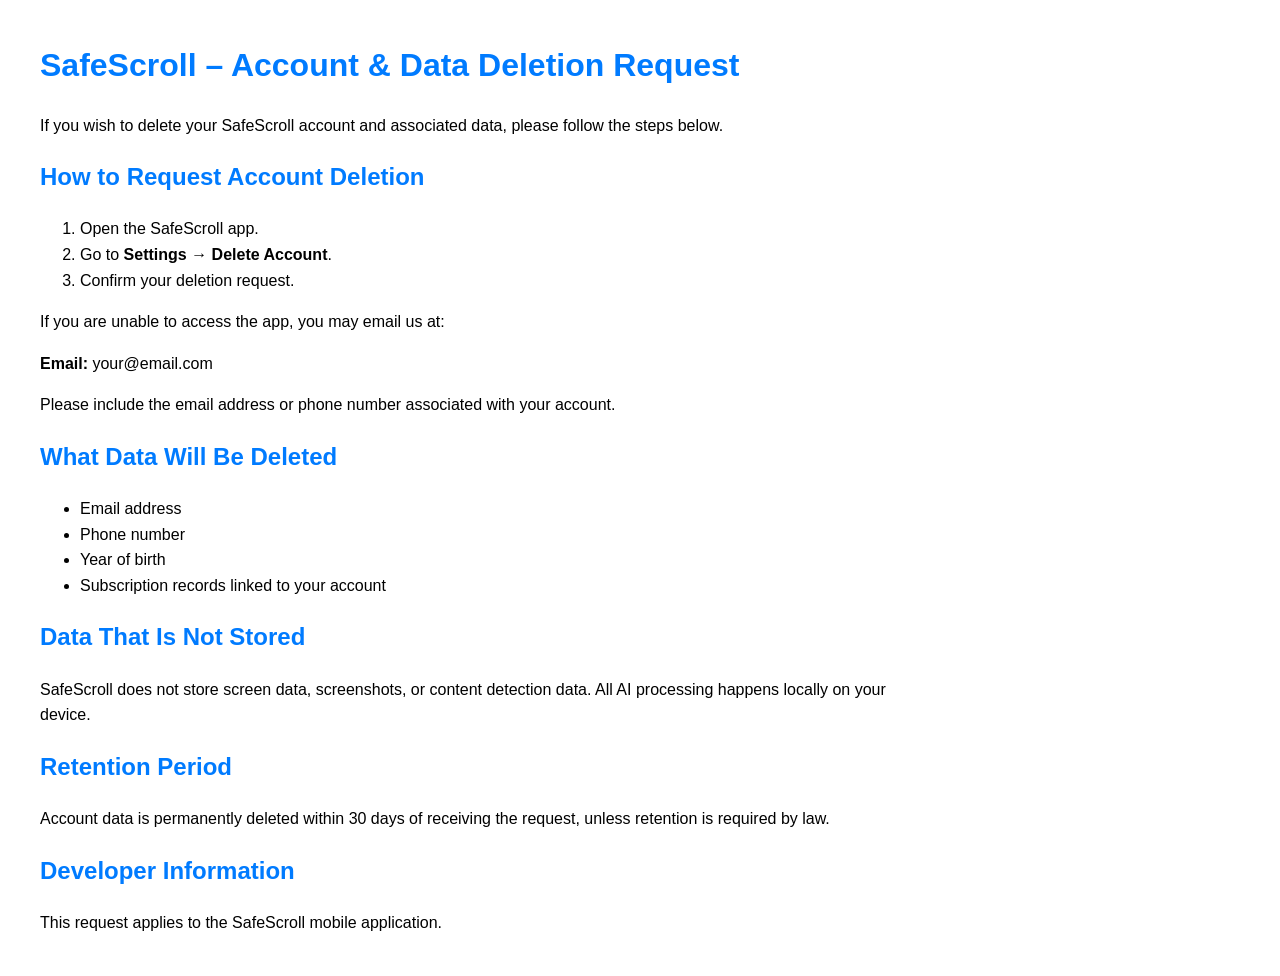
==== account-deletion.html @ fe8000cd "account deletion" ====
<!DOCTYPE html>
<html lang="en">
<head>
    <meta charset="UTF-8">
    <title>SafeScroll – Account & Data Deletion</title>
    <meta name="viewport" content="width=device-width, initial-scale=1.0">
    <style>
        body {
            font-family: Arial, sans-serif;
            max-width: 900px;
            margin: 40px;
            line-height: 1.6;
        }
        h1, h2 {
            color: #007BFF;
        }
    </style>
</head>
<body>

<h1>SafeScroll – Account & Data Deletion Request</h1>

<p>If you wish to delete your SafeScroll account and associated data, please follow the steps below.</p>

<h2>How to Request Account Deletion</h2>
<ol>
    <li>Open the SafeScroll app.</li>
    <li>Go to <strong>Settings → Delete Account</strong>.</li>
    <li>Confirm your deletion request.</li>
</ol>

<p>If you are unable to access the app, you may email us at:</p>
<p><strong>Email:</strong> your@email.com</p>
<p>Please include the email address or phone number associated with your account.</p>

<h2>What Data Will Be Deleted</h2>
<ul>
    <li>Email address</li>
    <li>Phone number</li>
    <li>Year of birth</li>
    <li>Subscription records linked to your account</li>
</ul>

<h2>Data That Is Not Stored</h2>
<p>SafeScroll does not store screen data, screenshots, or content detection data. All AI processing happens locally on your device.</p>

<h2>Retention Period</h2>
<p>Account data is permanently deleted within 30 days of receiving the request, unless retention is required by law.</p>

<h2>Developer Information</h2>
<p>This request applies to the SafeScroll mobile application.</p>

</body>
</html>
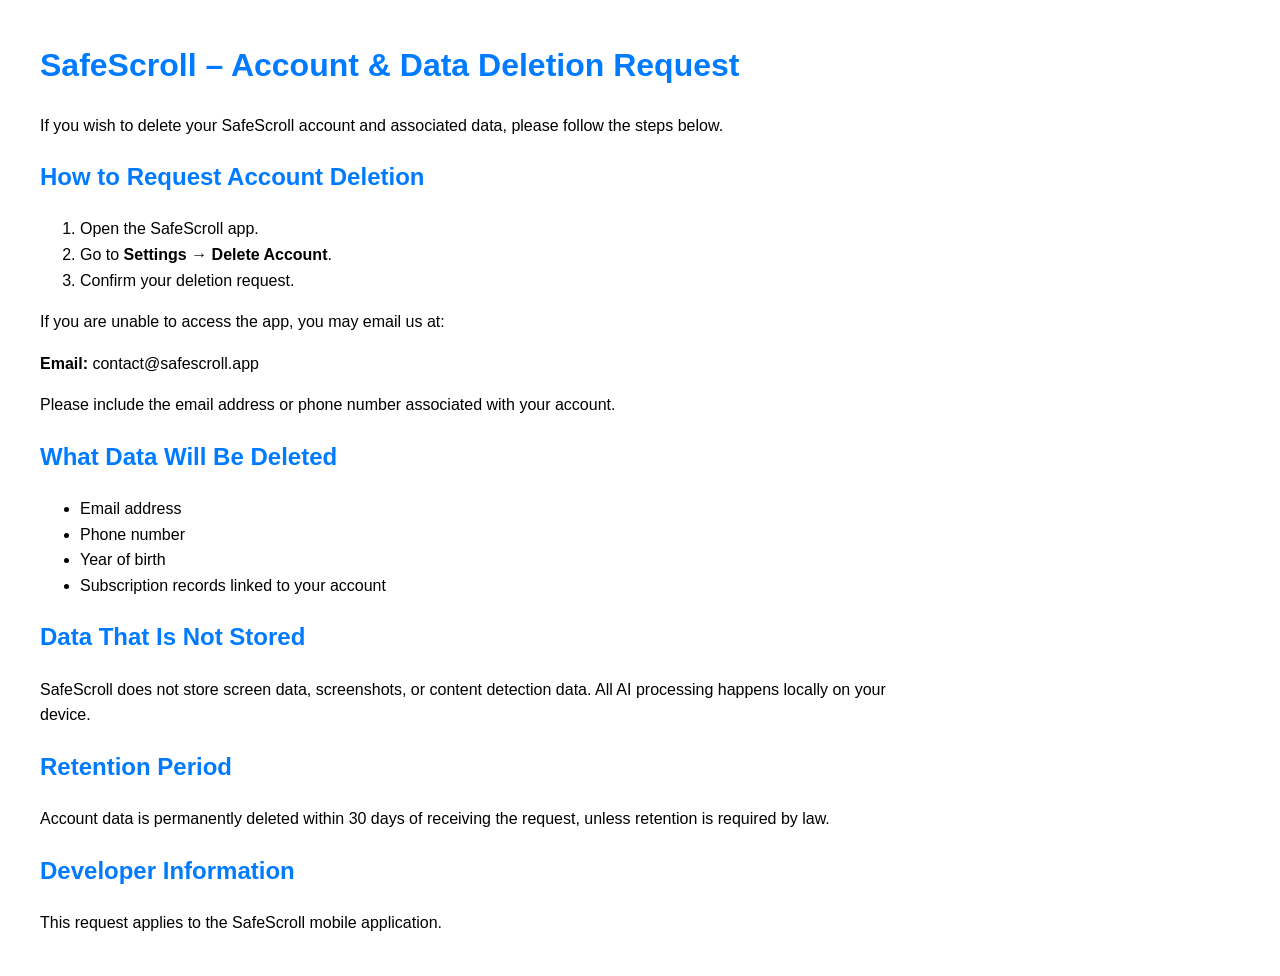
==== commit ed3fcf97: "account deletion info" ====
--- a/account-deletion.html
+++ b/account-deletion.html
@@ -30,7 +30,7 @@
 </ol>
 
 <p>If you are unable to access the app, you may email us at:</p>
-<p><strong>Email:</strong> your@email.com</p>
+<p><strong>Email:</strong> contact@safescroll.app</p>
 <p>Please include the email address or phone number associated with your account.</p>
 
 <h2>What Data Will Be Deleted</h2>
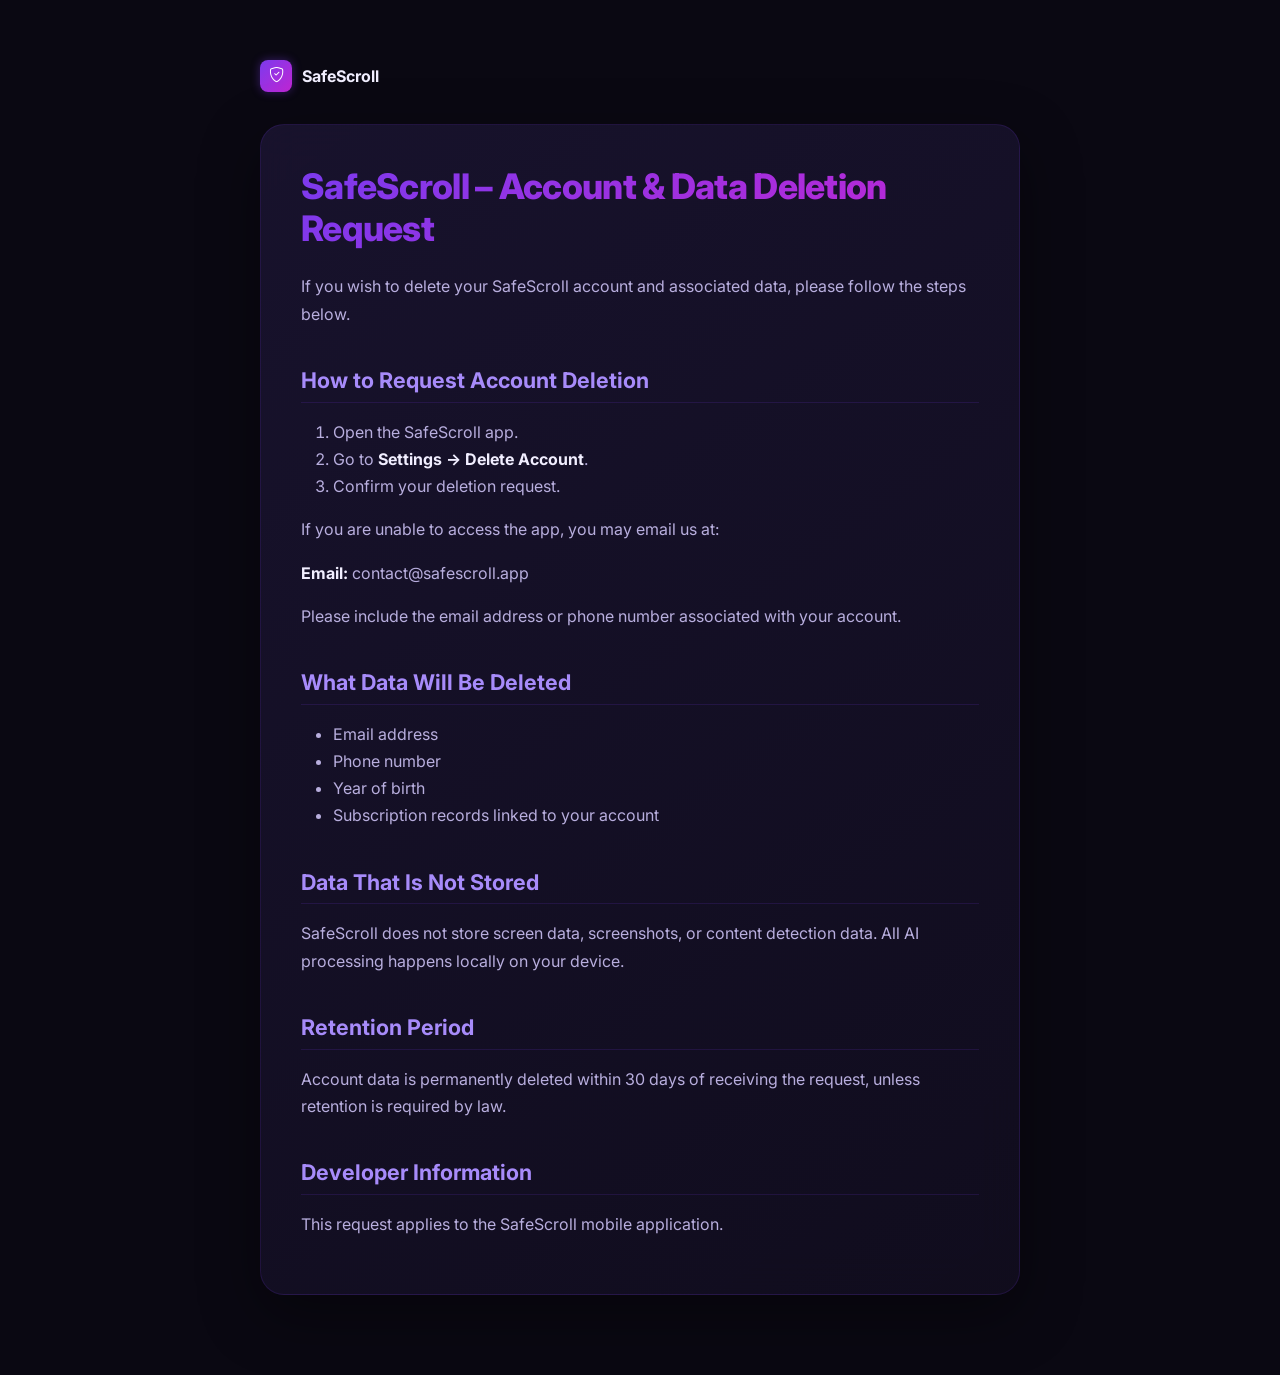
==== commit efa6fc53: "newui" ====
--- a/account-deletion.html
+++ b/account-deletion.html
@@ -4,51 +4,131 @@
     <meta charset="UTF-8">
     <title>SafeScroll – Account & Data Deletion</title>
     <meta name="viewport" content="width=device-width, initial-scale=1.0">
+    <!-- Google Fonts -->
+    <link rel="preconnect" href="https://fonts.googleapis.com">
+    <link rel="preconnect" href="https://fonts.gstatic.com" crossorigin>
+    <link href="https://fonts.googleapis.com/css2?family=Inter:wght@400;500;600;700;800;900&display=swap" rel="stylesheet">
+    <!-- Bootstrap CSS -->
+    <link href="https://cdn.jsdelivr.net/npm/bootstrap@5.3.2/dist/css/bootstrap.min.css" rel="stylesheet">
+    <!-- Bootstrap Icons -->
+    <link rel="stylesheet" href="https://cdn.jsdelivr.net/npm/bootstrap-icons@1.11.1/font/bootstrap-icons.css">
+    <!-- Custom CSS -->
+    <link rel="stylesheet" href="styles.css">
     <style>
         body {
-            font-family: Arial, sans-serif;
-            max-width: 900px;
-            margin: 40px;
-            line-height: 1.6;
+            background-color: var(--bg-base);
+            color: var(--text-primary);
+            font-family: 'Inter', sans-serif;
+            min-height: 100vh;
+            padding-top: 60px;
+            padding-bottom: 80px;
         }
-        h1, h2 {
-            color: #007BFF;
+        .legal-container {
+            max-width: 800px;
+        }
+        .legal-card {
+            background: var(--gradient-card);
+            border: 1px solid var(--border-subtle);
+            border-radius: var(--radius-xl);
+            padding: 40px;
+            backdrop-filter: blur(20px);
+            box-shadow: var(--shadow-card);
+        }
+        h1 {
+            font-weight: 800;
+            font-size: 2.2rem;
+            letter-spacing: -0.02em;
+            margin-bottom: 1.5rem;
+            background: var(--gradient-brand);
+            -webkit-background-clip: text;
+            -webkit-text-fill-color: transparent;
+            background-clip: text;
+        }
+        h2 {
+            font-weight: 700;
+            font-size: 1.35rem;
+            color: var(--violet-300);
+            margin-top: 2.5rem;
+            margin-bottom: 1rem;
+            border-bottom: 1px solid var(--border-subtle);
+            padding-bottom: 8px;
+        }
+        p, li {
+            color: var(--text-secondary);
+            line-height: 1.7;
+        }
+        strong {
+            color: var(--text-primary);
+        }
+        .logo-back {
+            display: inline-flex;
+            align-items: center;
+            gap: 10px;
+            text-decoration: none;
+            color: var(--text-primary);
+            font-weight: 700;
+            margin-bottom: 2rem;
+            transition: color 0.2s ease;
+        }
+        .logo-back:hover {
+            color: var(--violet-300);
+        }
+        .logo-back .logo-icon {
+            width: 32px;
+            height: 32px;
+            background: var(--gradient-brand);
+            border-radius: var(--radius-sm);
+            display: flex;
+            align-items: center;
+            justify-content: center;
+            color: white;
+            font-size: 0.95rem;
+            box-shadow: 0 0 10px rgba(124,58,237,0.4);
         }
     </style>
 </head>
 <body>
 
-<h1>SafeScroll – Account & Data Deletion Request</h1>
+<div class="container legal-container">
+    <a href="index.html" class="logo-back">
+        <div class="logo-icon"><i class="bi bi-shield-check"></i></div>
+        <span>SafeScroll</span>
+    </a>
 
-<p>If you wish to delete your SafeScroll account and associated data, please follow the steps below.</p>
+    <div class="legal-card">
+        <h1>SafeScroll – Account & Data Deletion Request</h1>
 
-<h2>How to Request Account Deletion</h2>
-<ol>
-    <li>Open the SafeScroll app.</li>
-    <li>Go to <strong>Settings → Delete Account</strong>.</li>
-    <li>Confirm your deletion request.</li>
-</ol>
+        <p>If you wish to delete your SafeScroll account and associated data, please follow the steps below.</p>
 
-<p>If you are unable to access the app, you may email us at:</p>
-<p><strong>Email:</strong> contact@safescroll.app</p>
-<p>Please include the email address or phone number associated with your account.</p>
+        <h2>How to Request Account Deletion</h2>
+        <ol>
+            <li>Open the SafeScroll app.</li>
+            <li>Go to <strong>Settings → Delete Account</strong>.</li>
+            <li>Confirm your deletion request.</li>
+        </ol>
 
-<h2>What Data Will Be Deleted</h2>
-<ul>
-    <li>Email address</li>
-    <li>Phone number</li>
-    <li>Year of birth</li>
-    <li>Subscription records linked to your account</li>
-</ul>
+        <p>If you are unable to access the app, you may email us at:</p>
+        <p><strong>Email:</strong> contact@safescroll.app</p>
+        <p>Please include the email address or phone number associated with your account.</p>
 
-<h2>Data That Is Not Stored</h2>
-<p>SafeScroll does not store screen data, screenshots, or content detection data. All AI processing happens locally on your device.</p>
+        <h2>What Data Will Be Deleted</h2>
+        <ul>
+            <li>Email address</li>
+            <li>Phone number</li>
+            <li>Year of birth</li>
+            <li>Subscription records linked to your account</li>
+        </ul>
 
-<h2>Retention Period</h2>
-<p>Account data is permanently deleted within 30 days of receiving the request, unless retention is required by law.</p>
+        <h2>Data That Is Not Stored</h2>
+        <p>SafeScroll does not store screen data, screenshots, or content detection data. All AI processing happens locally on your device.</p>
 
-<h2>Developer Information</h2>
-<p>This request applies to the SafeScroll mobile application.</p>
+        <h2>Retention Period</h2>
+        <p>Account data is permanently deleted within 30 days of receiving the request, unless retention is required by law.</p>
+
+        <h2>Developer Information</h2>
+        <p>This request applies to the SafeScroll mobile application.</p>
+    </div>
+</div>
 
 </body>
 </html>
--- a/styles.css
+++ b/styles.css
@@ -0,0 +1,1196 @@
+/* SafeScroll — Dark Violet Professional Theme */
+
+/* ─── Design Tokens ────────────────────────────────────────────── */
+:root {
+    --bg-base:        #0a0812;
+    --bg-surface:     #110d1e;
+    --bg-elevated:    #1a1430;
+    --bg-glass:       rgba(26, 20, 48, 0.7);
+
+    --violet-900:     #2d1b69;
+    --violet-700:     #5b21b6;
+    --violet-500:     #7c3aed;
+    --violet-400:     #8b5cf6;
+    --violet-300:     #a78bfa;
+    --violet-200:     #c4b5fd;
+    --violet-100:     #ede9fe;
+
+    --accent-glow:    #7c3aed;
+    --accent-purple:  #9333ea;
+    --accent-fuchsia: #c026d3;
+    --accent-indigo:  #4f46e5;
+
+    --text-primary:   #f1eeff;
+    --text-secondary: #b8aede;
+    --text-muted:     #7c6fa0;
+    --text-dim:       #4a4267;
+
+    --border-subtle:  rgba(124, 58, 237, 0.15);
+    --border-glow:    rgba(124, 58, 237, 0.4);
+
+    --gradient-brand: linear-gradient(135deg, #7c3aed 0%, #c026d3 100%);
+    --gradient-dark:  linear-gradient(135deg, #0a0812 0%, #1a1430 100%);
+    --gradient-card:  linear-gradient(145deg, rgba(26,20,48,0.9), rgba(17,13,30,0.95));
+
+    --shadow-glow:    0 0 40px rgba(124, 58, 237, 0.25);
+    --shadow-card:    0 20px 60px rgba(0, 0, 0, 0.4);
+    --shadow-sm:      0 4px 20px rgba(0, 0, 0, 0.3);
+
+    --radius-xl:      24px;
+    --radius-lg:      16px;
+    --radius-md:      12px;
+    --radius-sm:      8px;
+    --radius-full:    9999px;
+}
+
+/* ─── Base ─────────────────────────────────────────────────────── */
+*, *::before, *::after { box-sizing: border-box; }
+
+html { scroll-behavior: smooth; }
+
+body {
+    background-color: var(--bg-base);
+    color: var(--text-primary);
+    font-family: 'Inter', system-ui, -apple-system, sans-serif;
+    -webkit-font-smoothing: antialiased;
+    text-rendering: optimizeLegibility;
+    overflow-x: hidden;
+}
+
+section { scroll-margin-top: 80px; }
+
+/* ─── Typography ───────────────────────────────────────────────── */
+h1, h2, h3, h4, h5, h6 {
+    color: var(--text-primary);
+    line-height: 1.2;
+}
+
+p { color: var(--text-secondary); }
+
+.text-muted { color: var(--text-muted) !important; }
+
+.text-gradient {
+    background: var(--gradient-brand);
+    -webkit-background-clip: text;
+    -webkit-text-fill-color: transparent;
+    background-clip: text;
+}
+
+.text-primary  { color: var(--violet-400) !important; }
+.text-success  { color: #34d399 !important; }
+.text-warning  { color: #fbbf24 !important; }
+.text-info     { color: var(--violet-300) !important; }
+.text-danger   { color: #f87171 !important; }
+
+/* ─── Layout ───────────────────────────────────────────────────── */
+.container { padding-left: 20px; padding-right: 20px; }
+
+/* ─── Navbar ───────────────────────────────────────────────────── */
+.navbar {
+    background: rgba(10, 8, 18, 0.85) !important;
+    backdrop-filter: blur(20px);
+    -webkit-backdrop-filter: blur(20px);
+    border-bottom: 1px solid var(--border-subtle);
+    transition: all 0.3s ease;
+    padding: 14px 0;
+}
+
+.navbar.scrolled {
+    background: rgba(10, 8, 18, 0.97) !important;
+    box-shadow: 0 4px 30px rgba(0,0,0,0.5), 0 0 0 1px var(--border-subtle);
+}
+
+.navbar-brand {
+    font-weight: 800;
+    font-size: 1.4rem;
+    color: var(--text-primary) !important;
+    letter-spacing: -0.02em;
+}
+
+.nav-link {
+    color: var(--text-secondary) !important;
+    font-weight: 500;
+    font-size: 0.95rem;
+    transition: color 0.2s ease;
+    padding: 6px 14px !important;
+}
+
+.nav-link:hover { color: var(--violet-300) !important; }
+
+.navbar-toggler {
+    border: 1px solid var(--border-subtle);
+    border-radius: var(--radius-sm);
+    padding: 6px 10px;
+}
+
+.navbar-toggler-icon {
+    background-image: url("data:image/svg+xml,%3csvg xmlns='http://www.w3.org/2000/svg' viewBox='0 0 30 30'%3e%3cpath stroke='rgba%28167,139,250,1%29' stroke-linecap='round' stroke-miterlimit='10' stroke-width='2' d='M4 7h22M4 15h22M4 23h22'/%3e%3c/svg%3e");
+}
+
+/* ─── Logo Icon ────────────────────────────────────────────────── */
+.logo-icon {
+    width: 38px;
+    height: 38px;
+    background: var(--gradient-brand);
+    border-radius: var(--radius-sm);
+    display: flex;
+    align-items: center;
+    justify-content: center;
+    color: white;
+    font-size: 1.1rem;
+    box-shadow: 0 0 16px rgba(124,58,237,0.5);
+    flex-shrink: 0;
+}
+
+/* ─── Buttons ──────────────────────────────────────────────────── */
+.btn {
+    font-weight: 600;
+    transition: all 0.25s ease;
+    border-radius: var(--radius-full);
+    font-size: 0.95rem;
+}
+
+.btn:hover { transform: translateY(-2px); }
+.btn:active { transform: translateY(0); }
+
+.btn-primary-violet {
+    background: var(--gradient-brand);
+    border: none;
+    color: #fff;
+    padding: 14px 28px;
+    box-shadow: 0 8px 32px rgba(124, 58, 237, 0.35);
+    position: relative;
+    overflow: hidden;
+}
+
+.btn-primary-violet::before {
+    content: '';
+    position: absolute;
+    inset: 0;
+    background: linear-gradient(135deg, #9333ea 0%, #d946ef 100%);
+    opacity: 0;
+    transition: opacity 0.25s ease;
+}
+
+.btn-primary-violet:hover { color: #fff; box-shadow: 0 12px 40px rgba(124,58,237,0.5); }
+.btn-primary-violet:hover::before { opacity: 1; }
+.btn-primary-violet span { position: relative; z-index: 1; }
+.btn-primary-violet i { position: relative; z-index: 1; }
+
+.btn-outline-violet {
+    background: transparent;
+    border: 1.5px solid var(--border-glow);
+    color: var(--violet-300);
+    padding: 14px 28px;
+}
+
+.btn-outline-violet:hover {
+    background: rgba(124, 58, 237, 0.12);
+    border-color: var(--violet-400);
+    color: var(--violet-200);
+    box-shadow: 0 0 20px rgba(124,58,237,0.2);
+}
+
+.btn-ghost {
+    background: rgba(255,255,255,0.05);
+    border: 1px solid rgba(255,255,255,0.08);
+    color: var(--text-secondary);
+    padding: 14px 28px;
+}
+
+.btn-ghost:hover {
+    background: rgba(255,255,255,0.1);
+    color: var(--text-primary);
+}
+
+.btn-waitlist {
+    background: linear-gradient(135deg, #1a1430 0%, #2d1b69 100%);
+    border: 1.5px solid var(--border-glow);
+    color: var(--violet-200);
+    padding: 14px 28px;
+}
+
+.btn-waitlist:hover {
+    background: linear-gradient(135deg, #2d1b69 0%, #5b21b6 100%);
+    color: #fff;
+    box-shadow: 0 8px 30px rgba(124,58,237,0.3);
+}
+
+/* ─── Gradient glow backgrounds ───────────────────────────────── */
+.bg-glow-orb {
+    position: absolute;
+    border-radius: 50%;
+    filter: blur(80px);
+    pointer-events: none;
+    z-index: 0;
+}
+
+/* ─── Hero Section ─────────────────────────────────────────────── */
+.hero-section {
+    min-height: 100vh;
+    background: var(--bg-base);
+    position: relative;
+    overflow: hidden;
+    display: flex;
+    align-items: center;
+    padding-top: 80px;
+}
+
+.hero-section .orb-1 {
+    width: 600px; height: 600px;
+    background: radial-gradient(circle, rgba(124,58,237,0.22) 0%, transparent 70%);
+    top: -200px; left: -200px;
+}
+
+.hero-section .orb-2 {
+    width: 500px; height: 500px;
+    background: radial-gradient(circle, rgba(192,38,211,0.15) 0%, transparent 70%);
+    bottom: -100px; right: -100px;
+}
+
+.hero-section .orb-3 {
+    width: 300px; height: 300px;
+    background: radial-gradient(circle, rgba(79,70,229,0.18) 0%, transparent 70%);
+    top: 40%; right: 20%;
+}
+
+.hero-eyebrow {
+    display: inline-flex;
+    align-items: center;
+    gap: 8px;
+    background: rgba(124, 58, 237, 0.12);
+    border: 1px solid var(--border-glow);
+    border-radius: var(--radius-full);
+    padding: 6px 16px;
+    font-size: 0.82rem;
+    font-weight: 600;
+    color: var(--violet-300);
+    letter-spacing: 0.04em;
+    text-transform: uppercase;
+    margin-bottom: 1.5rem;
+}
+
+.hero-eyebrow .dot {
+    width: 6px; height: 6px;
+    background: #34d399;
+    border-radius: 50%;
+    animation: pulse-dot 2s infinite;
+}
+
+@keyframes pulse-dot {
+    0%, 100% { opacity: 1; box-shadow: 0 0 0 0 rgba(52,211,153,0.6); }
+    50%       { opacity: 0.8; box-shadow: 0 0 0 6px rgba(52,211,153,0); }
+}
+
+.hero-title {
+    font-size: clamp(2.4rem, 5vw, 4rem);
+    font-weight: 800;
+    line-height: 1.1;
+    letter-spacing: -0.03em;
+    margin-bottom: 1.5rem;
+}
+
+.hero-subtitle {
+    font-size: clamp(1rem, 2vw, 1.15rem);
+    color: var(--text-secondary);
+    line-height: 1.7;
+    margin-bottom: 2.5rem;
+    max-width: 520px;
+}
+
+/* Platform pill badges */
+.platform-pills {
+    display: flex;
+    flex-wrap: wrap;
+    gap: 10px;
+    margin-bottom: 2rem;
+}
+
+.platform-pill {
+    display: inline-flex;
+    align-items: center;
+    gap: 6px;
+    background: rgba(255,255,255,0.04);
+    border: 1px solid rgba(255,255,255,0.08);
+    border-radius: var(--radius-full);
+    padding: 5px 12px;
+    font-size: 0.8rem;
+    font-weight: 500;
+    color: var(--text-muted);
+}
+
+.platform-pill img { width: 16px; height: 16px; }
+
+/* Hero CTA group */
+.hero-cta-group {
+    display: flex;
+    flex-wrap: wrap;
+    gap: 14px;
+    margin-bottom: 2.5rem;
+}
+
+/* Download badge (real store badges style) */
+.store-badge {
+    display: inline-flex;
+    align-items: center;
+    gap: 12px;
+    background: var(--bg-elevated);
+    border: 1.5px solid var(--border-glow);
+    border-radius: var(--radius-md);
+    padding: 12px 20px;
+    text-decoration: none;
+    transition: all 0.25s ease;
+    min-width: 180px;
+}
+
+.store-badge:hover {
+    background: rgba(124,58,237,0.15);
+    border-color: var(--violet-500);
+    transform: translateY(-3px);
+    box-shadow: 0 12px 40px rgba(124,58,237,0.25);
+}
+
+.store-badge-icon {
+    font-size: 1.8rem;
+    color: var(--violet-300);
+    flex-shrink: 0;
+}
+
+.store-badge-text { text-align: left; }
+.store-badge-sub {
+    font-size: 0.72rem;
+    color: var(--text-muted);
+    display: block;
+    line-height: 1;
+    margin-bottom: 2px;
+}
+.store-badge-name {
+    font-size: 1rem;
+    font-weight: 700;
+    color: var(--text-primary);
+    display: block;
+    line-height: 1;
+}
+
+/* iOS badge special – "coming soon" look */
+.store-badge.ios-badge {
+    border-color: rgba(124,58,237,0.25);
+    opacity: 0.85;
+}
+
+.store-badge.ios-badge:hover {
+    opacity: 1;
+    border-color: var(--violet-400);
+    cursor: pointer;
+}
+
+/* Hero trust row */
+.hero-trust-row {
+    display: flex;
+    flex-wrap: wrap;
+    align-items: center;
+    gap: 20px;
+}
+
+.trust-badge {
+    display: inline-flex;
+    align-items: center;
+    gap: 6px;
+    font-size: 0.83rem;
+    font-weight: 500;
+    color: var(--text-muted);
+}
+
+.trust-badge i { color: #34d399; font-size: 0.9rem; }
+
+/* Hero image side */
+.hero-image-wrapper {
+    position: relative;
+    display: flex;
+    justify-content: center;
+    align-items: center;
+}
+
+.hero-phone-glow {
+    position: absolute;
+    width: 70%;
+    height: 70%;
+    background: radial-gradient(circle, rgba(124,58,237,0.35) 0%, transparent 70%);
+    border-radius: 50%;
+    z-index: 0;
+    animation: breathe 4s ease-in-out infinite;
+}
+
+@keyframes breathe {
+    0%, 100% { transform: scale(1); opacity: 0.7; }
+    50%       { transform: scale(1.08); opacity: 1; }
+}
+
+.hero-phone-img {
+    position: relative;
+    z-index: 1;
+    max-height: 580px;
+    width: auto;
+    max-width: 100%;
+    filter: drop-shadow(0 30px 80px rgba(124,58,237,0.4));
+    border-radius: var(--radius-xl);
+}
+
+/* Floating badges on hero image */
+.hero-float-badge {
+    position: absolute;
+    background: rgba(17, 13, 30, 0.92);
+    backdrop-filter: blur(12px);
+    border: 1px solid var(--border-glow);
+    border-radius: var(--radius-md);
+    padding: 10px 16px;
+    font-size: 0.8rem;
+    font-weight: 600;
+    color: var(--text-primary);
+    display: flex;
+    align-items: center;
+    gap: 8px;
+    z-index: 2;
+    white-space: nowrap;
+    box-shadow: 0 8px 24px rgba(0,0,0,0.3);
+    animation: float 3s ease-in-out infinite;
+}
+
+.hero-float-badge:nth-child(2) { animation-delay: -1s; }
+.hero-float-badge:nth-child(3) { animation-delay: -2s; }
+
+@keyframes float {
+    0%, 100% { transform: translateY(0); }
+    50%       { transform: translateY(-8px); }
+}
+
+.hero-float-badge.badge-top    { top: 8%; right: -5%; }
+.hero-float-badge.badge-mid    { top: 45%; left: -8%; }
+.hero-float-badge.badge-bottom { bottom: 12%; right: 0%; }
+
+.badge-dot-green { width: 8px; height: 8px; background: #34d399; border-radius: 50%; flex-shrink: 0; }
+.badge-dot-violet { width: 8px; height: 8px; background: var(--violet-400); border-radius: 50%; flex-shrink: 0; animation: pulse-dot 2s infinite; }
+
+/* ─── Stats Row ────────────────────────────────────────────────── */
+.stats-strip {
+    background: var(--bg-surface);
+    border-top: 1px solid var(--border-subtle);
+    border-bottom: 1px solid var(--border-subtle);
+    padding: 40px 0;
+}
+
+.stat-item { text-align: center; }
+
+.stat-number {
+    font-size: 2.4rem;
+    font-weight: 800;
+    letter-spacing: -0.04em;
+    background: var(--gradient-brand);
+    -webkit-background-clip: text;
+    -webkit-text-fill-color: transparent;
+    background-clip: text;
+    display: block;
+}
+
+.stat-label {
+    font-size: 0.85rem;
+    color: var(--text-muted);
+    font-weight: 500;
+    display: block;
+    margin-top: 4px;
+}
+
+.stat-divider {
+    width: 1px;
+    height: 60px;
+    background: var(--border-subtle);
+    align-self: center;
+}
+
+/* ─── Section Shared ───────────────────────────────────────────── */
+.section-dark { background: var(--bg-base); }
+.section-surface { background: var(--bg-surface); }
+
+.section-eyebrow {
+    display: inline-flex;
+    align-items: center;
+    gap: 8px;
+    color: var(--violet-400);
+    font-size: 0.82rem;
+    font-weight: 700;
+    letter-spacing: 0.08em;
+    text-transform: uppercase;
+    margin-bottom: 1rem;
+}
+
+.section-eyebrow::before {
+    content: '';
+    display: block;
+    width: 20px; height: 2px;
+    background: var(--gradient-brand);
+    border-radius: 2px;
+}
+
+.section-title {
+    font-size: clamp(1.8rem, 4vw, 2.8rem);
+    font-weight: 800;
+    letter-spacing: -0.03em;
+    margin-bottom: 1rem;
+}
+
+.section-desc {
+    font-size: 1.05rem;
+    color: var(--text-secondary);
+    max-width: 560px;
+    margin: 0 auto;
+    line-height: 1.7;
+}
+
+/* ─── Cards (glass) ────────────────────────────────────────────── */
+.glass-card {
+    background: var(--gradient-card);
+    border: 1px solid var(--border-subtle);
+    border-radius: var(--radius-xl);
+    backdrop-filter: blur(20px);
+    transition: all 0.3s ease;
+    overflow: hidden;
+}
+
+.glass-card:hover {
+    border-color: var(--border-glow);
+    box-shadow: var(--shadow-glow);
+    transform: translateY(-4px);
+}
+
+.card-icon-wrap {
+    width: 56px; height: 56px;
+    border-radius: var(--radius-md);
+    display: flex;
+    align-items: center;
+    justify-content: center;
+    font-size: 1.4rem;
+    flex-shrink: 0;
+}
+
+.card-icon-violet { background: rgba(124,58,237,0.15); color: var(--violet-400); }
+.card-icon-green  { background: rgba(52,211,153,0.12); color: #34d399; }
+.card-icon-amber  { background: rgba(251,191,36,0.12); color: #fbbf24; }
+.card-icon-red    { background: rgba(248,113,113,0.12); color: #f87171; }
+.card-icon-fuchsia{ background: rgba(192,38,211,0.12); color: #e879f9; }
+.card-icon-indigo { background: rgba(99,102,241,0.12); color: #818cf8; }
+
+/* ─── Problem Section ──────────────────────────────────────────── */
+.problem-card {
+    padding: 28px;
+    height: 100%;
+}
+
+.problem-stat-highlight {
+    font-size: 2.8rem;
+    font-weight: 800;
+    letter-spacing: -0.04em;
+    color: #f87171;
+    line-height: 1;
+    margin-bottom: 4px;
+}
+
+/* ─── How It Works ─────────────────────────────────────────────── */
+.step-card {
+    padding: 32px 28px;
+    height: 100%;
+    position: relative;
+}
+
+.step-number-badge {
+    width: 36px; height: 36px;
+    background: var(--gradient-brand);
+    border-radius: 50%;
+    display: flex;
+    align-items: center;
+    justify-content: center;
+    font-weight: 800;
+    font-size: 0.9rem;
+    color: #fff;
+    flex-shrink: 0;
+    box-shadow: 0 4px 16px rgba(124,58,237,0.4);
+}
+
+.step-connector {
+    position: absolute;
+    top: 50px;
+    right: -24px;
+    width: 48px;
+    height: 2px;
+    background: linear-gradient(90deg, var(--violet-700), transparent);
+    z-index: 1;
+}
+
+/* ─── Platform Support ─────────────────────────────────────────── */
+.platform-grid {
+    display: flex;
+    flex-wrap: wrap;
+    gap: 16px;
+    justify-content: center;
+}
+
+.platform-chip {
+    display: inline-flex;
+    align-items: center;
+    gap: 10px;
+    background: var(--bg-elevated);
+    border: 1px solid var(--border-subtle);
+    border-radius: var(--radius-md);
+    padding: 12px 20px;
+    font-weight: 600;
+    font-size: 0.9rem;
+    color: var(--text-secondary);
+    transition: all 0.25s ease;
+}
+
+.platform-chip:hover {
+    border-color: var(--border-glow);
+    color: var(--text-primary);
+    background: rgba(124,58,237,0.08);
+    transform: translateY(-2px);
+}
+
+.platform-chip i { font-size: 1.2rem; }
+
+/* ─── Download / CTA section ───────────────────────────────────── */
+.download-section {
+    background: var(--bg-base);
+    position: relative;
+    overflow: hidden;
+}
+
+.download-section .orb-1 {
+    width: 700px; height: 400px;
+    background: radial-gradient(ellipse, rgba(124,58,237,0.18) 0%, transparent 70%);
+    left: -200px; top: 50%;
+    transform: translateY(-50%);
+}
+
+.download-card {
+    background: var(--bg-elevated);
+    border: 1px solid var(--border-glow);
+    border-radius: var(--radius-xl);
+    padding: 48px;
+    position: relative;
+    overflow: hidden;
+}
+
+.download-card::before {
+    content: '';
+    position: absolute;
+    top: 0; left: 0; right: 0;
+    height: 3px;
+    background: var(--gradient-brand);
+    border-radius: var(--radius-xl) var(--radius-xl) 0 0;
+}
+
+.download-platform-label {
+    font-size: 0.75rem;
+    font-weight: 700;
+    letter-spacing: 0.1em;
+    text-transform: uppercase;
+    color: var(--violet-400);
+    margin-bottom: 0.75rem;
+}
+
+.download-title {
+    font-size: 1.6rem;
+    font-weight: 800;
+    letter-spacing: -0.02em;
+    margin-bottom: 0.75rem;
+}
+
+.download-desc {
+    color: var(--text-muted);
+    font-size: 0.95rem;
+    line-height: 1.6;
+    margin-bottom: 1.75rem;
+}
+
+.download-btn-android {
+    background: linear-gradient(135deg, #34d399, #059669);
+    border: none;
+    color: #fff;
+    padding: 14px 28px;
+    font-weight: 700;
+    font-size: 1rem;
+    box-shadow: 0 8px 28px rgba(52,211,153,0.3);
+}
+
+.download-btn-android:hover {
+    color: #fff;
+    box-shadow: 0 12px 36px rgba(52,211,153,0.45);
+    transform: translateY(-3px);
+}
+
+/* ─── iOS Waitlist Section ─────────────────────────────────────── */
+.waitlist-section {
+    background: var(--bg-surface);
+    position: relative;
+    overflow: hidden;
+}
+
+.waitlist-section .orb-1 {
+    width: 500px; height: 500px;
+    background: radial-gradient(circle, rgba(192,38,211,0.12) 0%, transparent 70%);
+    right: -150px; top: -100px;
+}
+
+.waitlist-badge {
+    display: inline-flex;
+    align-items: center;
+    gap: 8px;
+    background: rgba(192,38,211,0.1);
+    border: 1px solid rgba(192,38,211,0.3);
+    border-radius: var(--radius-full);
+    padding: 6px 16px;
+    font-size: 0.82rem;
+    font-weight: 600;
+    color: #e879f9;
+    letter-spacing: 0.04em;
+    text-transform: uppercase;
+    margin-bottom: 1.25rem;
+}
+
+.waitlist-card {
+    background: var(--gradient-card);
+    border: 1px solid var(--border-subtle);
+    border-radius: var(--radius-xl);
+    padding: 48px;
+    position: relative;
+    max-width: 640px;
+    margin: 0 auto;
+}
+
+.waitlist-card::before {
+    content: '';
+    position: absolute;
+    inset: 0;
+    border-radius: var(--radius-xl);
+    background: radial-gradient(ellipse at top, rgba(192,38,211,0.06) 0%, transparent 60%);
+    pointer-events: none;
+}
+
+/* Lock icon with glow */
+.waitlist-lock-icon {
+    width: 72px; height: 72px;
+    background: linear-gradient(135deg, rgba(192,38,211,0.2), rgba(124,58,237,0.2));
+    border: 1px solid rgba(192,38,211,0.3);
+    border-radius: 50%;
+    display: flex;
+    align-items: center;
+    justify-content: center;
+    font-size: 2rem;
+    color: #e879f9;
+    margin: 0 auto 1.5rem;
+    box-shadow: 0 0 30px rgba(192,38,211,0.2);
+}
+
+/* Form inputs – dark themed */
+.waitlist-form .form-label {
+    font-size: 0.85rem;
+    font-weight: 600;
+    color: var(--text-secondary);
+    margin-bottom: 6px;
+}
+
+.waitlist-form .form-control,
+.waitlist-form .form-select {
+    background: rgba(255,255,255,0.04);
+    border: 1px solid var(--border-subtle);
+    border-radius: var(--radius-md);
+    color: var(--text-primary);
+    padding: 12px 16px;
+    font-size: 0.95rem;
+    transition: all 0.2s ease;
+}
+
+.waitlist-form .form-control::placeholder { color: var(--text-dim); }
+
+.waitlist-form .form-control:focus,
+.waitlist-form .form-select:focus {
+    background: rgba(124,58,237,0.08);
+    border-color: var(--border-glow);
+    box-shadow: 0 0 0 3px rgba(124,58,237,0.15);
+    color: var(--text-primary);
+    outline: none;
+}
+
+.waitlist-form .form-select option {
+    background: var(--bg-elevated);
+    color: var(--text-primary);
+}
+
+/* Phone input group */
+.phone-input-group {
+    display: flex;
+    gap: 10px;
+}
+
+.phone-input-group .country-select {
+    flex: 0 0 130px;
+}
+
+.phone-input-group .phone-number {
+    flex: 1;
+}
+
+/* Submit btn */
+.btn-waitlist-submit {
+    background: linear-gradient(135deg, #c026d3 0%, #7c3aed 100%);
+    border: none;
+    color: #fff;
+    padding: 14px 32px;
+    font-weight: 700;
+    font-size: 1rem;
+    width: 100%;
+    border-radius: var(--radius-md);
+    box-shadow: 0 8px 28px rgba(192,38,211,0.3);
+    transition: all 0.25s ease;
+}
+
+.btn-waitlist-submit:hover {
+    color: #fff;
+    box-shadow: 0 12px 36px rgba(192,38,211,0.45);
+    transform: translateY(-2px);
+}
+
+/* Security note */
+.security-note {
+    display: flex;
+    align-items: center;
+    justify-content: center;
+    gap: 6px;
+    font-size: 0.78rem;
+    color: var(--text-dim);
+    margin-top: 1rem;
+}
+
+.security-note i { color: #34d399; }
+
+/* Waitlist perks */
+.waitlist-perks {
+    display: flex;
+    flex-direction: column;
+    gap: 16px;
+}
+
+.perk-item {
+    display: flex;
+    align-items: flex-start;
+    gap: 14px;
+}
+
+.perk-icon {
+    width: 40px; height: 40px;
+    background: rgba(124,58,237,0.12);
+    border: 1px solid var(--border-subtle);
+    border-radius: var(--radius-sm);
+    display: flex;
+    align-items: center;
+    justify-content: center;
+    font-size: 1rem;
+    flex-shrink: 0;
+    color: var(--violet-400);
+}
+
+.perk-title {
+    font-size: 0.9rem;
+    font-weight: 600;
+    color: var(--text-primary);
+    margin-bottom: 2px;
+}
+
+.perk-desc {
+    font-size: 0.82rem;
+    color: var(--text-muted);
+    line-height: 1.5;
+    margin: 0;
+}
+
+/* Success state */
+.waitlist-success {
+    display: none;
+    text-align: center;
+    padding: 20px 0;
+}
+
+.waitlist-success .success-icon {
+    width: 80px; height: 80px;
+    background: rgba(52,211,153,0.12);
+    border: 2px solid rgba(52,211,153,0.3);
+    border-radius: 50%;
+    display: flex;
+    align-items: center;
+    justify-content: center;
+    font-size: 2.5rem;
+    color: #34d399;
+    margin: 0 auto 1.5rem;
+    animation: pop-in 0.4s ease;
+}
+
+@keyframes pop-in {
+    0%   { transform: scale(0.5); opacity: 0; }
+    70%  { transform: scale(1.1); }
+    100% { transform: scale(1); opacity: 1; }
+}
+
+/* ─── Accordion / FAQ ─────────────────────────────────────────── */
+.accordion-item {
+    background: var(--bg-elevated) !important;
+    border: 1px solid var(--border-subtle) !important;
+    border-radius: var(--radius-md) !important;
+    margin-bottom: 10px;
+    overflow: hidden;
+}
+
+.accordion-button {
+    background: var(--bg-elevated) !important;
+    color: var(--text-primary) !important;
+    font-weight: 600;
+    font-size: 0.95rem;
+    border: none;
+    box-shadow: none !important;
+}
+
+.accordion-button:not(.collapsed) {
+    background: rgba(124,58,237,0.1) !important;
+    color: var(--violet-300) !important;
+}
+
+.accordion-button::after {
+    filter: invert(1) brightness(0.7);
+}
+
+.accordion-body {
+    background: var(--bg-elevated);
+    color: var(--text-muted);
+    font-size: 0.9rem;
+    line-height: 1.7;
+    padding: 0 24px 24px;
+}
+
+/* ─── Contact / Support ────────────────────────────────────────── */
+.contact-card {
+    padding: 36px 32px;
+    text-align: center;
+}
+
+.btn-whatsapp {
+    background: linear-gradient(135deg, #25d366, #128c7e);
+    border: none;
+    color: #fff;
+    padding: 14px 28px;
+    font-weight: 700;
+    border-radius: var(--radius-full);
+    box-shadow: 0 8px 24px rgba(37,211,102,0.3);
+}
+
+.btn-whatsapp:hover {
+    color: #fff;
+    box-shadow: 0 12px 32px rgba(37,211,102,0.45);
+    transform: translateY(-2px);
+}
+
+/* ─── Feature Grid (How it works detail) ──────────────────────── */
+.feature-row {
+    display: grid;
+    grid-template-columns: repeat(auto-fit, minmax(260px, 1fr));
+    gap: 20px;
+}
+
+.feature-item {
+    display: flex;
+    align-items: flex-start;
+    gap: 14px;
+    padding: 20px;
+    background: rgba(255,255,255,0.02);
+    border: 1px solid var(--border-subtle);
+    border-radius: var(--radius-md);
+    transition: all 0.25s ease;
+}
+
+.feature-item:hover {
+    border-color: var(--border-glow);
+    background: rgba(124,58,237,0.05);
+}
+
+/* ─── Footer ───────────────────────────────────────────────────── */
+footer {
+    background: var(--bg-surface);
+    border-top: 1px solid var(--border-subtle);
+    padding: 60px 0 32px;
+    color: var(--text-secondary);
+}
+
+footer .footer-logo { color: var(--text-primary); font-weight: 800; }
+
+footer a {
+    color: var(--text-muted);
+    text-decoration: none;
+    transition: color 0.2s ease;
+}
+
+footer a:hover { color: var(--violet-300); }
+
+.footer-heading {
+    font-size: 0.82rem;
+    font-weight: 700;
+    letter-spacing: 0.08em;
+    text-transform: uppercase;
+    color: var(--text-secondary);
+    margin-bottom: 1.2rem;
+}
+
+.footer-divider {
+    border-color: var(--border-subtle);
+    margin: 40px 0 24px;
+}
+
+.footer-bottom {
+    font-size: 0.82rem;
+    color: var(--text-dim);
+}
+
+/* ─── Progress/Animation bar ───────────────────────────────────── */
+.progress {
+    background: rgba(255,255,255,0.06);
+    border-radius: var(--radius-full);
+    height: 6px;
+}
+
+.progress-bar {
+    background: var(--gradient-brand);
+    border-radius: var(--radius-full);
+}
+
+/* ─── Animations ───────────────────────────────────────────────── */
+.fade-in-up {
+    opacity: 0;
+    transform: translateY(24px);
+    transition: opacity 0.6s ease, transform 0.6s ease;
+}
+
+.fade-in-up.visible {
+    opacity: 1;
+    transform: translateY(0);
+}
+
+/* ─── Responsive ───────────────────────────────────────────────── */
+@media (max-width: 991.98px) {
+    .hero-float-badge.badge-top    { top: 5%; right: 2%; }
+    .hero-float-badge.badge-mid    { top: 45%; left: 2%; }
+    .hero-float-badge.badge-bottom { bottom: 5%; right: 2%; }
+
+    .download-card { padding: 32px 24px; }
+    .waitlist-card { padding: 32px 24px; }
+}
+
+@media (max-width: 767.98px) {
+    .hero-title  { font-size: 2rem; }
+    .section-title { font-size: 1.7rem; }
+
+    .hero-float-badge { display: none; }
+
+    .phone-input-group { flex-direction: column; }
+    .phone-input-group .country-select { flex: none; }
+
+    .stat-divider { display: none; }
+
+    .hero-cta-group { flex-direction: column; }
+    .store-badge { min-width: unset; width: 100%; }
+
+    .download-card { padding: 28px 20px; }
+    .waitlist-card { padding: 28px 20px; }
+
+    .step-connector { display: none; }
+
+    .platform-chip { font-size: 0.82rem; padding: 10px 14px; }
+}
+
+@media (max-width: 575.98px) {
+    .hero-cta-group .btn { width: 100%; justify-content: center; }
+    .platform-grid { gap: 10px; }
+}
+
+/* ─── Utility overrides ────────────────────────────────────────── */
+.bg-primary  { background: var(--violet-500) !important; }
+.bg-light    { background: var(--bg-surface) !important; }
+.bg-dark     { background: var(--bg-surface) !important; }
+
+.badge.bg-success { background: rgba(52,211,153,0.15) !important; color: #34d399; border: 1px solid rgba(52,211,153,0.3); }
+.badge.bg-warning { background: rgba(251,191,36,0.15) !important; color: #fbbf24; border: 1px solid rgba(251,191,36,0.3); }
+.badge.bg-danger  { background: rgba(248,113,113,0.15) !important; color: #f87171; border: 1px solid rgba(248,113,113,0.3); }
+
+.rounded-4 { border-radius: var(--radius-xl) !important; }
+.rounded-3 { border-radius: var(--radius-lg) !important; }
+
+/* Scrollbar */
+::-webkit-scrollbar { width: 6px; }
+::-webkit-scrollbar-track { background: var(--bg-base); }
+::-webkit-scrollbar-thumb { background: var(--violet-900); border-radius: 3px; }
+::-webkit-scrollbar-thumb:hover { background: var(--violet-700); }
+
+/* ─── Mobile Sticky Bottom CTA Bar ─────────────────────────────── */
+.mobile-sticky-cta {
+    position: fixed;
+    bottom: 0;
+    left: 0;
+    right: 0;
+    background: rgba(17, 13, 30, 0.85);
+    backdrop-filter: blur(16px);
+    -webkit-backdrop-filter: blur(16px);
+    border-top: 1px solid var(--border-glow);
+    padding: 12px 16px;
+    z-index: 1050;
+    display: none; /* Hidden on desktop */
+    justify-content: space-between;
+    align-items: center;
+    gap: 12px;
+    box-shadow: 0 -8px 30px rgba(0, 0, 0, 0.4);
+}
+
+.mobile-sticky-cta .btn-cta-mobile {
+    flex: 1;
+    display: inline-flex;
+    align-items: center;
+    justify-content: center;
+    gap: 8px;
+    padding: 12px 14px;
+    border-radius: var(--radius-md);
+    font-size: 0.85rem;
+    font-weight: 700;
+    text-decoration: none;
+    transition: all 0.2s ease;
+}
+
+.mobile-sticky-cta .btn-android-mobile {
+    background: linear-gradient(135deg, #34d399 0%, #059669 100%);
+    color: #fff;
+    border: none;
+    box-shadow: 0 4px 15px rgba(52, 211, 153, 0.2);
+}
+
+.mobile-sticky-cta .btn-ios-mobile {
+    background: linear-gradient(135deg, #7c3aed 0%, #c026d3 100%);
+    color: #fff;
+    border: none;
+    box-shadow: 0 4px 15px rgba(124, 58, 237, 0.2);
+}
+
+.mobile-sticky-cta .btn-cta-mobile:active {
+    transform: scale(0.97);
+}
+
+@media (max-width: 767.98px) {
+    body {
+        padding-bottom: 76px !important; /* Push page content up to avoid bottom-bar overlay */
+    }
+    .mobile-sticky-cta {
+        display: flex; /* Show on mobile */
+    }
+}
